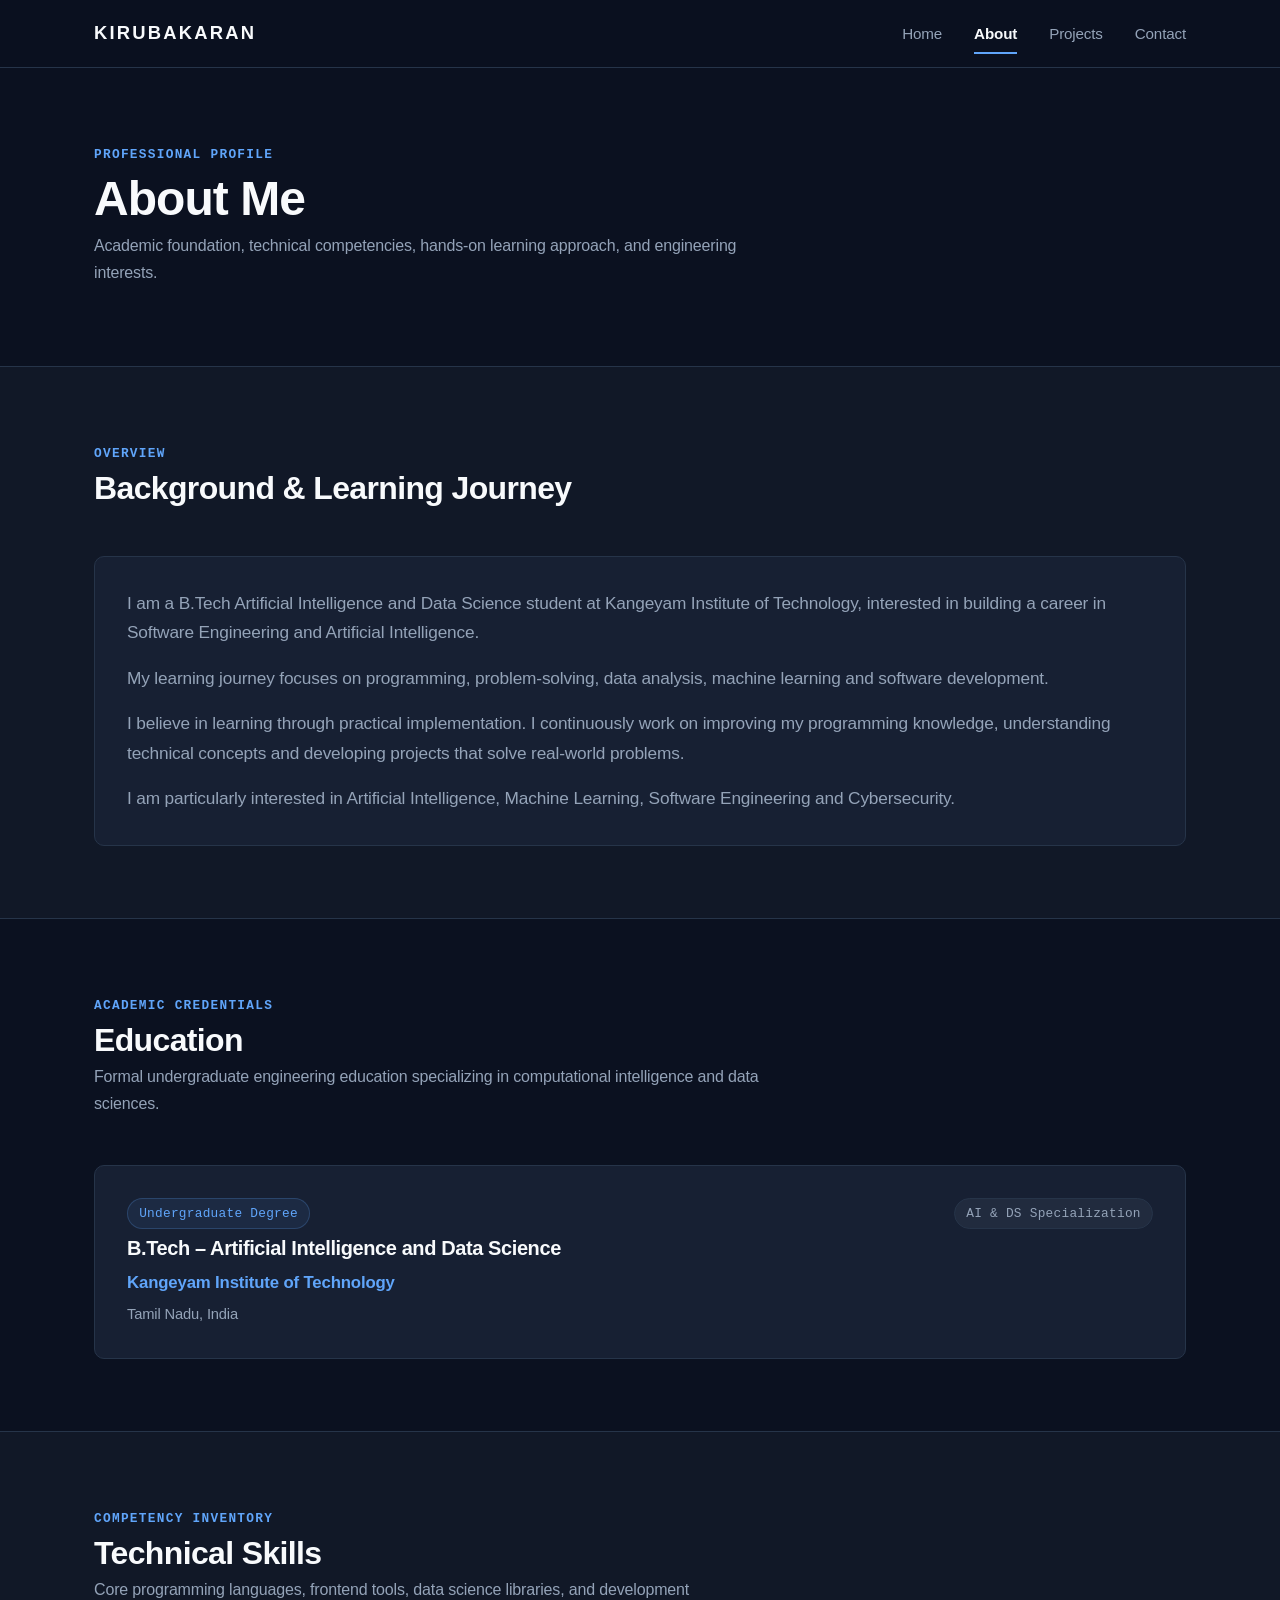
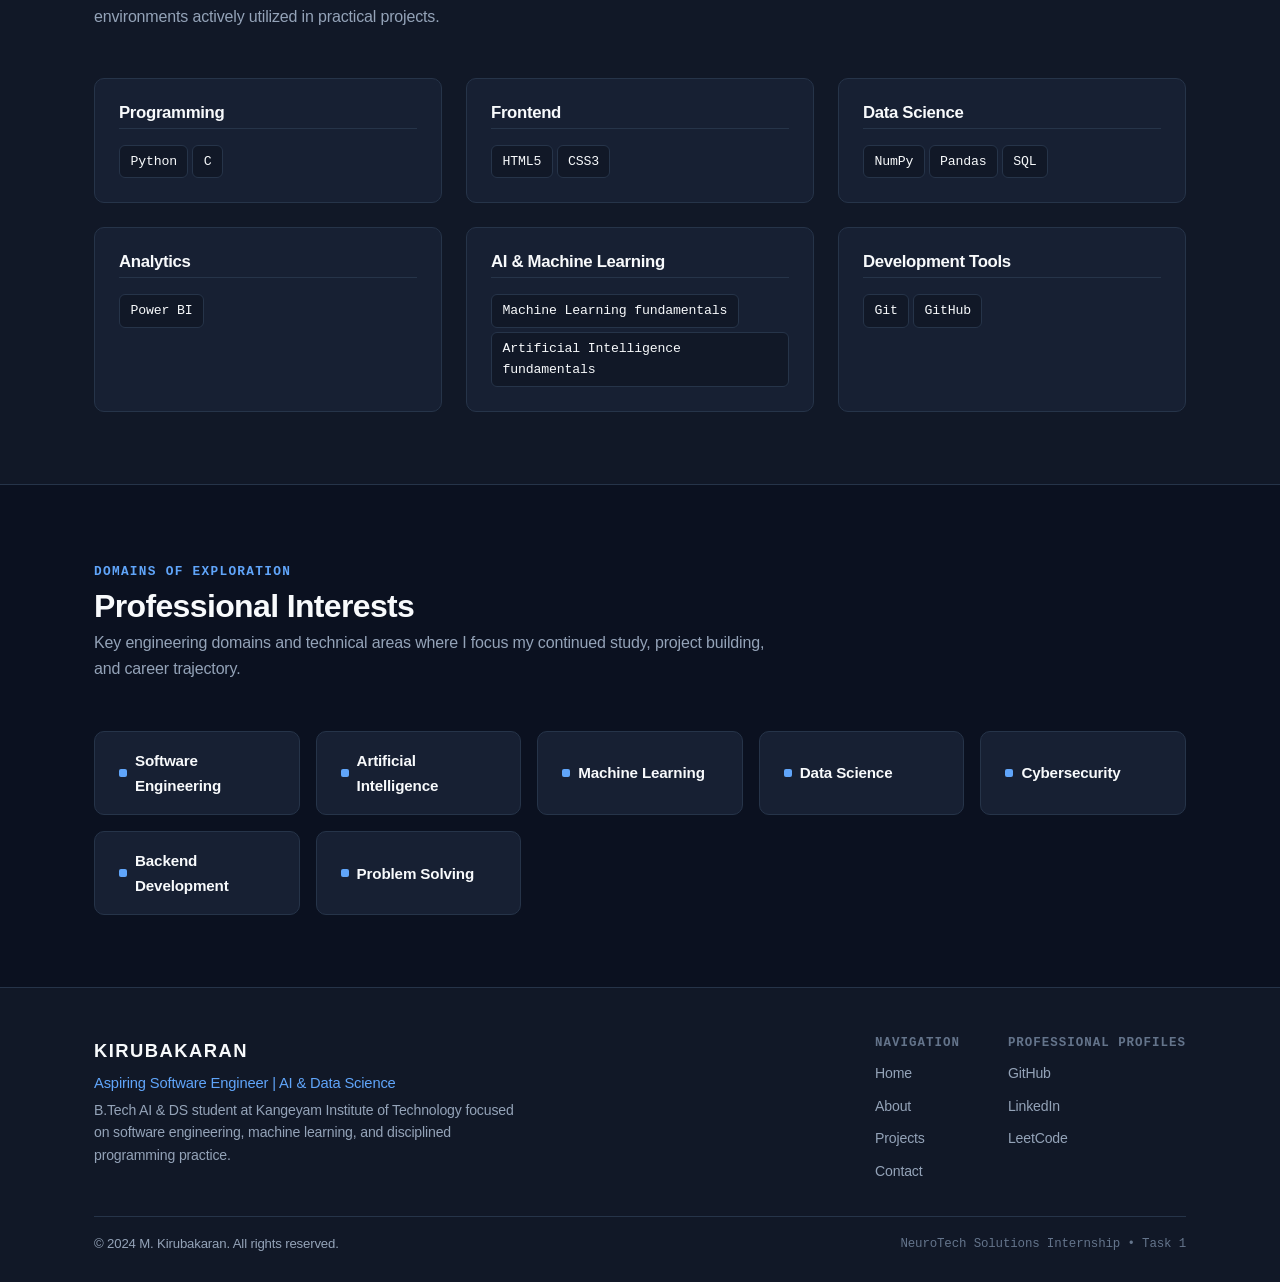
==== about.html @ fad76e25 "Complete personal portfolio website" ====
<!DOCTYPE html>
<html lang="en">
<head>
  <meta charset="UTF-8">
  <meta name="viewport" content="width=device-width, initial-scale=1.0">
  <meta name="description" content="About M. Kirubakaran - Academic background in Artificial Intelligence and Data Science, technical skills inventory, education details, and professional interests.">
  <meta name="author" content="M. Kirubakaran">
  <title>About | M. Kirubakaran - Aspiring Software Engineer</title>
  <link rel="stylesheet" href="css/style.css">
</head>
<body>
  <!-- Accessible skip to content link -->
  <a href="#main-content" class="skip-link">Skip to main content</a>

  <!-- Site Header & Responsive Navigation -->
  <header class="site-header">
    <div class="container header-container">
      <a href="index.html" class="brand-logo" aria-label="M. Kirubakaran Portfolio">KIRUBAKARAN</a>

      <!-- Pure CSS Accessible Mobile Navigation Toggle -->
      <input type="checkbox" id="nav-toggle" class="nav-toggle-checkbox" aria-label="Toggle navigation menu">
      <label for="nav-toggle" class="nav-toggle-label" aria-controls="primary-navigation">
        <span class="hamburger-line"></span>
        <span class="hamburger-line"></span>
        <span class="hamburger-line"></span>
      </label>

      <!-- Navigation Links -->
      <nav id="primary-navigation" class="nav-menu" aria-label="Main Navigation">
        <a href="index.html" class="nav-link">Home</a>
        <a href="about.html" class="nav-link active" aria-current="page">About</a>
        <a href="projects.html" class="nav-link">Projects</a>
        <a href="contact.html" class="nav-link">Contact</a>
      </nav>
    </div>
  </header>

  <!-- Main Content -->
  <main id="main-content">
    <!-- Page Header Banner -->
    <section class="section page-header-section">
      <div class="container">
        <div class="section-header section-header-compact">
          <span class="section-eyebrow">Professional Profile</span>
          <h1 class="section-title">About Me</h1>
          <p class="section-description">
            Academic foundation, technical competencies, hands-on learning approach, and engineering interests.
          </p>
        </div>
      </div>
    </section>

    <!-- SECTION A: ABOUT ME -->
    <section class="section section-alt" aria-labelledby="section-about-title">
      <div class="container">
        <div class="about-section-block">
          <div class="section-header">
            <span class="section-eyebrow">Overview</span>
            <h2 id="section-about-title" class="section-title">Background &amp; Learning Journey</h2>
          </div>
          
          <div class="about-content-card">
            <p class="lead-text about-lead-item">
              I am a B.Tech Artificial Intelligence and Data Science student at Kangeyam Institute of Technology, interested in building a career in Software Engineering and Artificial Intelligence.
            </p>
            <p class="lead-text about-lead-item">
              My learning journey focuses on programming, problem-solving, data analysis, machine learning and software development.
            </p>
            <p class="lead-text about-lead-item">
              I believe in learning through practical implementation. I continuously work on improving my programming knowledge, understanding technical concepts and developing projects that solve real-world problems.
            </p>
            <p class="lead-text">
              I am particularly interested in Artificial Intelligence, Machine Learning, Software Engineering and Cybersecurity.
            </p>
          </div>
        </div>
      </div>
    </section>

    <!-- SECTION B: EDUCATION -->
    <section class="section" aria-labelledby="section-edu-title">
      <div class="container">
        <div class="about-section-block">
          <div class="section-header">
            <span class="section-eyebrow">Academic Credentials</span>
            <h2 id="section-edu-title" class="section-title">Education</h2>
            <p class="section-description">
              Formal undergraduate engineering education specializing in computational intelligence and data sciences.
            </p>
          </div>

          <div class="education-card">
            <div class="education-meta">
              <span class="tag education-tag">Undergraduate Degree</span>
              <h3 class="education-degree">B.Tech – Artificial Intelligence and Data Science</h3>
              <p class="education-school">Kangeyam Institute of Technology</p>
              <p class="education-location">Tamil Nadu, India</p>
            </div>
            <div>
              <span class="tag tag-neutral">AI &amp; DS Specialization</span>
            </div>
          </div>
        </div>
      </div>
    </section>

    <!-- SECTION C: TECHNICAL SKILLS -->
    <section class="section section-alt" aria-labelledby="section-skills-title">
      <div class="container">
        <div class="about-section-block">
          <div class="section-header">
            <span class="section-eyebrow">Competency Inventory</span>
            <h2 id="section-skills-title" class="section-title">Technical Skills</h2>
            <p class="section-description">
              Core programming languages, frontend tools, data science libraries, and development environments actively utilized in practical projects.
            </p>
          </div>

          <!-- Skills Categories Grid -->
          <div class="skills-grid">
            <!-- Programming -->
            <article class="skill-category-card">
              <h3 class="skill-category-title">Programming</h3>
              <div class="skill-tag-list">
                <span class="skill-item-badge">Python</span>
                <span class="skill-item-badge">C</span>
              </div>
            </article>

            <!-- Frontend -->
            <article class="skill-category-card">
              <h3 class="skill-category-title">Frontend</h3>
              <div class="skill-tag-list">
                <span class="skill-item-badge">HTML5</span>
                <span class="skill-item-badge">CSS3</span>
              </div>
            </article>

            <!-- Data Science -->
            <article class="skill-category-card">
              <h3 class="skill-category-title">Data Science</h3>
              <div class="skill-tag-list">
                <span class="skill-item-badge">NumPy</span>
                <span class="skill-item-badge">Pandas</span>
                <span class="skill-item-badge">SQL</span>
              </div>
            </article>

            <!-- Analytics -->
            <article class="skill-category-card">
              <h3 class="skill-category-title">Analytics</h3>
              <div class="skill-tag-list">
                <span class="skill-item-badge">Power BI</span>
              </div>
            </article>

            <!-- AI & Machine Learning -->
            <article class="skill-category-card">
              <h3 class="skill-category-title">AI &amp; Machine Learning</h3>
              <div class="skill-tag-list">
                <span class="skill-item-badge">Machine Learning fundamentals</span>
                <span class="skill-item-badge">Artificial Intelligence fundamentals</span>
              </div>
            </article>

            <!-- Development Tools -->
            <article class="skill-category-card">
              <h3 class="skill-category-title">Development Tools</h3>
              <div class="skill-tag-list">
                <span class="skill-item-badge">Git</span>
                <span class="skill-item-badge">GitHub</span>
              </div>
            </article>
          </div>
        </div>
      </div>
    </section>

    <!-- SECTION D: PROFESSIONAL INTERESTS -->
    <section class="section" aria-labelledby="section-interests-title">
      <div class="container">
        <div class="about-section-block">
          <div class="section-header">
            <span class="section-eyebrow">Domains of Exploration</span>
            <h2 id="section-interests-title" class="section-title">Professional Interests</h2>
            <p class="section-description">
              Key engineering domains and technical areas where I focus my continued study, project building, and career trajectory.
            </p>
          </div>

          <div class="interests-grid">
            <div class="interest-item">
              <span class="interest-bullet" aria-hidden="true"></span>
              <span class="interest-name">Software Engineering</span>
            </div>

            <div class="interest-item">
              <span class="interest-bullet" aria-hidden="true"></span>
              <span class="interest-name">Artificial Intelligence</span>
            </div>

            <div class="interest-item">
              <span class="interest-bullet" aria-hidden="true"></span>
              <span class="interest-name">Machine Learning</span>
            </div>

            <div class="interest-item">
              <span class="interest-bullet" aria-hidden="true"></span>
              <span class="interest-name">Data Science</span>
            </div>

            <div class="interest-item">
              <span class="interest-bullet" aria-hidden="true"></span>
              <span class="interest-name">Cybersecurity</span>
            </div>

            <div class="interest-item">
              <span class="interest-bullet" aria-hidden="true"></span>
              <span class="interest-name">Backend Development</span>
            </div>

            <div class="interest-item">
              <span class="interest-bullet" aria-hidden="true"></span>
              <span class="interest-name">Problem Solving</span>
            </div>
          </div>
        </div>
      </div>
    </section>
  </main>

  <!-- Site Footer -->
  <footer class="site-footer">
    <div class="container">
      <div class="footer-top">
        <div class="footer-brand">
          <span class="footer-logo">KIRUBAKARAN</span>
          <p class="footer-tagline">Aspiring Software Engineer | AI &amp; Data Science</p>
          <p class="footer-desc">
            B.Tech AI &amp; DS student at Kangeyam Institute of Technology focused on software engineering, machine learning, and disciplined programming practice.
          </p>
        </div>

        <div class="footer-links-group">
          <div>
            <h4 class="footer-heading">Navigation</h4>
            <ul class="footer-nav-list">
              <li><a href="index.html" class="footer-nav-link">Home</a></li>
              <li><a href="about.html" class="footer-nav-link">About</a></li>
              <li><a href="projects.html" class="footer-nav-link">Projects</a></li>
              <li><a href="contact.html" class="footer-nav-link">Contact</a></li>
            </ul>
          </div>

          <div>
            <h4 class="footer-heading">Professional Profiles</h4>
            <ul class="footer-nav-list">
              <li><a href="https://github.com/kirubakaran-ai24" target="_blank" rel="noopener noreferrer" class="footer-nav-link">GitHub</a></li>
              <li><a href="https://www.linkedin.com/in/kirubakaran-m32/" target="_blank" rel="noopener noreferrer" class="footer-nav-link">LinkedIn</a></li>
              <li><a href="https://leetcode.com/u/mkirubakaran20/" target="_blank" rel="noopener noreferrer" class="footer-nav-link">LeetCode</a></li>
            </ul>
          </div>
        </div>
      </div>

      <div class="footer-bottom">
        <p class="footer-copy">&copy; 2024 M. Kirubakaran. All rights reserved.</p>
        <span class="footer-meta">NeuroTech Solutions Internship &bull; Task 1</span>
      </div>
    </div>
  </footer>
</body>
</html>
---- css/style.css ----
/* ==========================================================================
   PERSONAL PORTFOLIO - M. KIRUBAKARAN
   NeuroTech Solutions - Web Development Internship | Task 1
   Technologies: HTML5, CSS3, CSS Flexbox, CSS Grid, CSS Media Queries
   Zero JavaScript Architecture - Dark Theme
   ========================================================================== */

/* --------------------------------------------------------------------------
   CSS CUSTOM PROPERTIES (THEME DESIGN TOKENS)
   -------------------------------------------------------------------------- */
:root {
  /* Color Palette */
  --bg-primary: #0B1120;
  --bg-secondary: #111827;
  --bg-card: #172033;
  --bg-card-hover: #1E293B;
  --accent: #60A5FA;
  --accent-hover: #93C5FD;
  --accent-muted: rgba(96, 165, 250, 0.12);
  --accent-glow: rgba(96, 165, 250, 0.25);
  --text-primary: #F8FAFC;
  --text-secondary: #94A3B8;
  --text-muted: #64748B;
  --border-color: #263449;
  --border-focus: #60A5FA;
  --tag-bg: rgba(96, 165, 250, 0.08);

  /* Typography */
  --font-sans: 'Inter', -apple-system, BlinkMacSystemFont, 'Segoe UI', Roboto, Oxygen, Ubuntu, Cantarell, sans-serif;
  --font-mono: 'JetBrains Mono', 'Fira Code', SFMono-Regular, Menlo, Monaco, Consolas, monospace;

  /* Spacing Scale */
  --space-xs: 0.25rem;
  --space-sm: 0.5rem;
  --space-md: 1rem;
  --space-lg: 1.5rem;
  --space-xl: 2rem;
  --space-2xl: 3rem;
  --space-3xl: 4.5rem;
  --space-4xl: 6rem;

  /* Layout Containers */
  --container-max-width: 1140px;
  --header-height: 4.25rem;
  --radius-sm: 6px;
  --radius-md: 10px;
  --radius-lg: 14px;
  --radius-full: 9999px;

  /* Transitions & Shadows */
  --transition-fast: 0.18s ease;
  --transition-normal: 0.25s ease;
  --shadow-subtle: 0 4px 12px rgba(0, 0, 0, 0.35);
  --shadow-card: 0 8px 24px rgba(0, 0, 0, 0.45);
  --shadow-card-hover: 0 12px 28px rgba(0, 0, 0, 0.55), 0 0 16px rgba(96, 165, 250, 0.12);
}

/* --------------------------------------------------------------------------
   RESET & BASE STYLES
   -------------------------------------------------------------------------- */
*,
*::before,
*::after {
  box-sizing: border-box;
  margin: 0;
  padding: 0;
}

html {
  font-size: 16px;
  scroll-behavior: smooth;
  -webkit-text-size-adjust: 100%;
}

body {
  background-color: var(--bg-primary);
  color: var(--text-primary);
  font-family: var(--font-sans);
  font-size: 1rem;
  line-height: 1.65;
  letter-spacing: -0.01em;
  min-height: 100vh;
  display: flex;
  flex-direction: column;
  overflow-x: hidden;
  text-rendering: optimizeLegibility;
  -webkit-font-smoothing: antialiased;
}

img {
  display: block;
  max-width: 100%;
  height: auto;
}

a {
  color: inherit;
  text-decoration: none;
  transition: color var(--transition-fast);
}

ul,
ol {
  list-style: none;
}

button,
input,
textarea,
select {
  font: inherit;
  color: inherit;
}

/* Accessible focus styling */
:focus-visible {
  outline: 2px solid var(--accent);
  outline-offset: 3px;
  border-radius: var(--radius-sm);
}

/* Skip link for keyboard navigation */
.skip-link {
  position: absolute;
  top: -100px;
  left: var(--space-md);
  background: var(--accent);
  color: var(--bg-primary);
  font-weight: 700;
  padding: var(--space-sm) var(--space-md);
  border-radius: var(--radius-sm);
  z-index: 9999;
  transition: top var(--transition-fast);
}

.skip-link:focus {
  top: var(--space-md);
}

/* --------------------------------------------------------------------------
   LAYOUT UTILITIES & WRAPPERS
   -------------------------------------------------------------------------- */
.container {
  width: 100%;
  max-width: var(--container-max-width);
  margin-left: auto;
  margin-right: auto;
  padding-left: var(--space-lg);
  padding-right: var(--space-lg);
}

main {
  flex: 1 0 auto;
}

.section {
  padding-top: var(--space-3xl);
  padding-bottom: var(--space-3xl);
}

.section-alt {
  background-color: var(--bg-secondary);
  border-top: 1px solid var(--border-color);
  border-bottom: 1px solid var(--border-color);
}

.page-header-section {
  padding-bottom: var(--space-xl);
}

.section-header-compact {
  margin-bottom: 0;
}

/* --------------------------------------------------------------------------
   TYPOGRAPHY
   -------------------------------------------------------------------------- */
h1, h2, h3, h4, h5, h6 {
  color: var(--text-primary);
  font-weight: 700;
  line-height: 1.25;
  letter-spacing: -0.02em;
}

h1 {
  font-size: clamp(2rem, 3.5vw + 0.8rem, 3rem);
}

h2 {
  font-size: clamp(1.45rem, 2.2vw + 0.6rem, 2rem);
}

h3 {
  font-size: clamp(1.15rem, 1.4vw + 0.5rem, 1.35rem);
}

h4 {
  font-size: 1.05rem;
}

p {
  color: var(--text-secondary);
  margin-bottom: var(--space-md);
}

p:last-child {
  margin-bottom: 0;
}

.lead-text {
  font-size: 1.08rem;
  line-height: 1.7;
  color: var(--text-secondary);
}

.section-header {
  margin-bottom: var(--space-2xl);
}

.section-eyebrow {
  display: inline-block;
  font-family: var(--font-mono);
  font-size: 0.8rem;
  font-weight: 600;
  color: var(--accent);
  text-transform: uppercase;
  letter-spacing: 0.1em;
  margin-bottom: var(--space-xs);
}

.section-title {
  margin-bottom: var(--space-xs);
}

.section-description {
  font-size: 1rem;
  color: var(--text-secondary);
  max-width: 680px;
}

/* --------------------------------------------------------------------------
   HEADER & RESPONSIVE NAVIGATION (CSS FLEXBOX + PURE CSS MOBILE TOGGLE)
   -------------------------------------------------------------------------- */
.site-header {
  position: sticky;
  top: 0;
  z-index: 1000;
  height: var(--header-height);
  background-color: rgba(11, 17, 32, 0.95);
  backdrop-filter: blur(12px);
  -webkit-backdrop-filter: blur(12px);
  border-bottom: 1px solid var(--border-color);
}

.header-container {
  display: flex;
  align-items: center;
  justify-content: space-between;
  height: 100%;
  position: relative;
}

/* Clean Professional Brand Logo */
.brand-logo {
  font-weight: 800;
  font-size: 1.15rem;
  letter-spacing: 0.12em;
  color: var(--text-primary);
  text-transform: uppercase;
  transition: color var(--transition-fast);
}

.brand-logo:hover {
  color: var(--accent);
}

/* Accessible Checkbox Mobile Toggle */
.nav-toggle-checkbox {
  position: absolute;
  opacity: 0;
  pointer-events: none;
}

.nav-toggle-label {
  display: none;
  cursor: pointer;
  padding: 8px;
  border-radius: var(--radius-sm);
  border: 1px solid var(--border-color);
  background: var(--bg-card);
  width: 40px;
  height: 40px;
  align-items: center;
  justify-content: center;
  flex-direction: column;
  gap: 5px;
  transition: border-color var(--transition-fast);
}

.nav-toggle-label:hover {
  border-color: var(--accent);
}

.hamburger-line {
  display: block;
  width: 20px;
  height: 2px;
  background-color: var(--text-primary);
  border-radius: 2px;
  transition: transform var(--transition-normal), opacity var(--transition-normal);
}

.nav-menu {
  display: flex;
  align-items: center;
  gap: var(--space-xl);
}

.nav-link {
  font-size: 0.95rem;
  font-weight: 500;
  color: var(--text-secondary);
  padding: var(--space-xs) 0;
  position: relative;
  transition: color var(--transition-fast);
}

.nav-link::after {
  content: '';
  position: absolute;
  bottom: -4px;
  left: 0;
  width: 0;
  height: 2px;
  background-color: var(--accent);
  transition: width var(--transition-normal);
}

.nav-link:hover {
  color: var(--text-primary);
}

.nav-link:hover::after {
  width: 100%;
}

.nav-link.active {
  color: var(--text-primary);
  font-weight: 600;
}

.nav-link.active::after {
  width: 100%;
}

/* --------------------------------------------------------------------------
   BUTTONS & BADGES
   -------------------------------------------------------------------------- */
.btn {
  display: inline-flex;
  align-items: center;
  justify-content: center;
  gap: var(--space-sm);
  font-size: 0.92rem;
  font-weight: 600;
  padding: 0.7rem 1.35rem;
  border-radius: var(--radius-sm);
  cursor: pointer;
  transition: background-color var(--transition-fast), border-color var(--transition-fast), color var(--transition-fast), transform var(--transition-fast), box-shadow var(--transition-fast);
  border: 1px solid transparent;
  line-height: 1.2;
  white-space: nowrap;
}

.btn-primary {
  background-color: var(--accent);
  color: var(--bg-primary);
  border-color: var(--accent);
}

.btn-primary:hover {
  background-color: var(--accent-hover);
  border-color: var(--accent-hover);
  color: var(--bg-primary);
  transform: translateY(-2px);
  box-shadow: 0 4px 14px rgba(96, 165, 250, 0.28);
}

.btn-secondary {
  background-color: transparent;
  color: var(--text-primary);
  border-color: var(--border-color);
}

.btn-secondary:hover {
  background-color: var(--bg-card);
  border-color: var(--accent);
  color: var(--accent);
  transform: translateY(-2px);
}

.btn-disabled {
  background-color: var(--bg-card);
  color: var(--text-muted);
  border-color: var(--border-color);
  cursor: not-allowed;
  opacity: 0.75;
}

.btn-submit {
  align-self: flex-start;
}

/* Tags & Badges */
.tag {
  display: inline-flex;
  align-items: center;
  padding: 0.25rem 0.7rem;
  background-color: var(--tag-bg);
  color: var(--accent);
  border: 1px solid rgba(96, 165, 250, 0.22);
  border-radius: var(--radius-full);
  font-size: 0.8rem;
  font-weight: 500;
  font-family: var(--font-mono);
  letter-spacing: 0.02em;
}

.tag-neutral {
  background-color: rgba(148, 163, 184, 0.08);
  color: var(--text-secondary);
  border-color: var(--border-color);
}

.tag-status {
  background-color: rgba(245, 158, 11, 0.12);
  color: #FBBF24;
  border-color: rgba(245, 158, 11, 0.3);
}

.tag-internship {
  padding: 0.45rem 0.9rem;
  font-size: 0.85rem;
}

.tag-available {
  display: inline-flex;
}

/* --------------------------------------------------------------------------
   HERO SECTION (HOME PAGE - CSS FLEXBOX)
   -------------------------------------------------------------------------- */
.hero-section {
  padding-top: var(--space-3xl);
  padding-bottom: var(--space-3xl);
  position: relative;
}

.hero-grid {
  display: flex;
  align-items: center;
  justify-content: space-between;
  gap: var(--space-3xl);
}

.hero-content {
  flex: 1 1 60%;
}

.hero-greeting {
  font-family: var(--font-mono);
  font-size: 1rem;
  color: var(--accent);
  margin-bottom: var(--space-xs);
  display: inline-flex;
  align-items: center;
  gap: var(--space-sm);
}

.hero-greeting::before {
  content: '';
  display: inline-block;
  width: 16px;
  height: 2px;
  background-color: var(--accent);
}

.hero-name {
  margin-bottom: var(--space-xs);
  color: var(--text-primary);
}

.hero-roles {
  margin-bottom: var(--space-md);
  display: flex;
  flex-direction: column;
  gap: 0.15rem;
}

.hero-role-primary {
  font-size: clamp(1.15rem, 1.8vw + 0.4rem, 1.45rem);
  font-weight: 600;
  color: var(--accent);
  margin-bottom: 0;
}

.hero-role-secondary {
  font-size: 1rem;
  font-weight: 500;
  color: var(--text-secondary);
  margin-bottom: 0;
}

.hero-intro {
  margin-bottom: var(--space-lg);
  max-width: 620px;
}

.hero-actions {
  display: flex;
  align-items: center;
  flex-wrap: wrap;
  gap: var(--space-md);
  margin-bottom: var(--space-xl);
}

/* Technical Skills Preview Bar */
.skills-preview-box {
  background-color: var(--bg-secondary);
  border: 1px solid var(--border-color);
  border-radius: var(--radius-md);
  padding: var(--space-md) var(--space-lg);
  margin-top: var(--space-lg);
}

.skills-preview-label {
  display: block;
  font-family: var(--font-mono);
  font-size: 0.75rem;
  color: var(--text-muted);
  text-transform: uppercase;
  letter-spacing: 0.08em;
  margin-bottom: var(--space-xs);
}

.skills-preview-items {
  display: flex;
  flex-wrap: wrap;
  align-items: center;
  gap: var(--space-xs);
}

.skill-pill {
  font-family: var(--font-mono);
  font-size: 0.825rem;
  color: var(--text-primary);
  background-color: var(--bg-card);
  border: 1px solid var(--border-color);
  padding: 0.25rem 0.6rem;
  border-radius: var(--radius-sm);
  transition: border-color var(--transition-fast), color var(--transition-fast);
}

.skill-pill:hover {
  border-color: var(--accent);
  color: var(--accent);
}

/* Professional Profile Image Area - Natural Portrait Framing */
.hero-image-wrapper {
  flex: 0 0 290px;
  display: flex;
  justify-content: center;
  align-items: center;
}

.profile-card {
  position: relative;
  width: 280px;
  height: 360px;
  border-radius: var(--radius-md);
  background-color: var(--bg-card);
  border: 1px solid var(--border-color);
  padding: 6px;
  box-shadow: var(--shadow-card);
  transition: transform var(--transition-normal), border-color var(--transition-normal), box-shadow var(--transition-normal);
}

.profile-card:hover {
  border-color: var(--accent);
  box-shadow: var(--shadow-card-hover);
  transform: translateY(-3px);
}

.profile-image {
  width: 100%;
  height: 100%;
  object-fit: cover;
  object-position: center 15%;
  border-radius: calc(var(--radius-md) - 3px);
}

/* --------------------------------------------------------------------------
   SOCIAL LINKS BAR (REUSABLE)
   -------------------------------------------------------------------------- */
.social-links {
  display: flex;
  align-items: center;
  gap: var(--space-sm);
  flex-wrap: wrap;
}

.social-link-item {
  display: inline-flex;
  align-items: center;
  gap: var(--space-xs);
  font-size: 0.88rem;
  font-weight: 500;
  color: var(--text-secondary);
  padding: 0.35rem 0.8rem;
  background-color: var(--bg-card);
  border: 1px solid var(--border-color);
  border-radius: var(--radius-sm);
  transition: color var(--transition-fast), border-color var(--transition-fast), background-color var(--transition-fast);
}

.social-link-item:hover {
  color: var(--accent);
  border-color: var(--accent);
  background-color: var(--bg-card-hover);
}

/* --------------------------------------------------------------------------
   FOCUS AREAS / INTRO CARDS (CSS GRID)
   -------------------------------------------------------------------------- */
.grid-3-col {
  display: grid;
  grid-template-columns: repeat(3, 1fr);
  gap: var(--space-lg);
}

.focus-card {
  background-color: var(--bg-card);
  border: 1px solid var(--border-color);
  border-radius: var(--radius-md);
  padding: var(--space-xl);
  transition: transform var(--transition-normal), border-color var(--transition-normal), box-shadow var(--transition-normal);
  display: flex;
  flex-direction: column;
}

.focus-card:hover {
  transform: translateY(-3px);
  border-color: var(--accent);
  box-shadow: var(--shadow-card-hover);
}

.focus-card-title {
  font-size: 1.15rem;
  margin-bottom: var(--space-xs);
  color: var(--text-primary);
}

.focus-card-text {
  font-size: 0.95rem;
  color: var(--text-secondary);
  line-height: 1.6;
}

/* --------------------------------------------------------------------------
   ABOUT PAGE STYLES (SECTIONS A, B, C, D)
   -------------------------------------------------------------------------- */
.about-section-block {
  margin-bottom: var(--space-2xl);
}

.about-section-block:last-child {
  margin-bottom: 0;
}

.about-content-card {
  background-color: var(--bg-card);
  border: 1px solid var(--border-color);
  border-radius: var(--radius-md);
  padding: var(--space-xl);
}

.about-lead-item {
  margin-bottom: var(--space-md);
}

/* Education Card Layout */
.education-card {
  background-color: var(--bg-card);
  border: 1px solid var(--border-color);
  border-radius: var(--radius-md);
  padding: var(--space-xl);
  display: flex;
  justify-content: space-between;
  align-items: flex-start;
  gap: var(--space-lg);
  transition: border-color var(--transition-fast);
}

.education-card:hover {
  border-color: var(--accent);
}

.education-meta {
  display: flex;
  flex-direction: column;
  gap: 0.2rem;
}

.education-tag {
  width: fit-content;
  margin-bottom: var(--space-xs);
}

.education-degree {
  font-size: 1.25rem;
  color: var(--text-primary);
  margin-bottom: var(--space-xs);
}

.education-school {
  font-size: 1.05rem;
  color: var(--accent);
  font-weight: 600;
  margin-bottom: 0.15rem;
}

.education-location {
  color: var(--text-secondary);
  font-size: 0.92rem;
}

/* Technical Skills Grid */
.skills-grid {
  display: grid;
  grid-template-columns: repeat(auto-fit, minmax(280px, 1fr));
  gap: var(--space-lg);
}

.skill-category-card {
  background-color: var(--bg-card);
  border: 1px solid var(--border-color);
  border-radius: var(--radius-md);
  padding: var(--space-lg);
  display: flex;
  flex-direction: column;
  transition: border-color var(--transition-fast), transform var(--transition-fast);
}

.skill-category-card:hover {
  border-color: var(--accent);
  transform: translateY(-2px);
}

.skill-category-title {
  font-size: 1.05rem;
  font-weight: 600;
  color: var(--text-primary);
  margin-bottom: var(--space-md);
  padding-bottom: var(--space-xs);
  border-bottom: 1px solid var(--border-color);
}

.skill-tag-list {
  display: flex;
  flex-wrap: wrap;
  gap: var(--space-xs);
}

.skill-item-badge {
  font-family: var(--font-mono);
  font-size: 0.825rem;
  padding: 0.3rem 0.65rem;
  background-color: var(--bg-secondary);
  border: 1px solid var(--border-color);
  border-radius: var(--radius-sm);
  color: var(--text-primary);
  transition: border-color var(--transition-fast), color var(--transition-fast);
}

.skill-item-badge:hover {
  border-color: var(--accent);
  color: var(--accent);
}

/* Professional Interests Grid */
.interests-grid {
  display: grid;
  grid-template-columns: repeat(auto-fit, minmax(200px, 1fr));
  gap: var(--space-md);
}

.interest-item {
  background-color: var(--bg-card);
  border: 1px solid var(--border-color);
  border-radius: var(--radius-md);
  padding: var(--space-md) var(--space-lg);
  display: flex;
  align-items: center;
  gap: var(--space-sm);
  transition: border-color var(--transition-fast), transform var(--transition-fast);
}

.interest-item:hover {
  border-color: var(--accent);
  transform: translateY(-2px);
}

.interest-bullet {
  width: 8px;
  height: 8px;
  border-radius: 2px;
  background-color: var(--accent);
  flex-shrink: 0;
}

.interest-name {
  font-weight: 600;
  font-size: 0.95rem;
  color: var(--text-primary);
}

/* --------------------------------------------------------------------------
   PROJECTS PAGE STYLES (CSS GRID & CONSISTENT PROJECT CARDS)
   -------------------------------------------------------------------------- */
.projects-grid {
  display: grid;
  grid-template-columns: 1fr;
  gap: var(--space-xl);
}

.project-card {
  background-color: var(--bg-card);
  border: 1px solid var(--border-color);
  border-radius: var(--radius-lg);
  transition: transform var(--transition-normal), border-color var(--transition-normal), box-shadow var(--transition-normal);
  display: flex;
  flex-direction: column;
}

.project-card:hover {
  border-color: var(--accent);
  box-shadow: var(--shadow-card-hover);
  transform: translateY(-3px);
}

.project-card-inner {
  padding: var(--space-2xl);
  display: flex;
  flex-direction: column;
  flex: 1;
}

.project-card-header {
  display: flex;
  justify-content: space-between;
  align-items: center;
  margin-bottom: var(--space-md);
  flex-wrap: wrap;
  gap: var(--space-sm);
}

.project-number {
  font-family: var(--font-mono);
  font-size: 0.88rem;
  font-weight: 700;
  color: var(--accent);
  letter-spacing: 0.05em;
}

.project-category {
  font-family: var(--font-mono);
  font-size: 0.78rem;
  color: var(--text-muted);
  text-transform: uppercase;
  letter-spacing: 0.06em;
  background-color: var(--bg-secondary);
  padding: 0.25rem 0.65rem;
  border-radius: var(--radius-full);
  border: 1px solid var(--border-color);
}

.project-title {
  font-size: 1.45rem;
  margin-bottom: var(--space-sm);
  color: var(--text-primary);
}

.project-description {
  font-size: 0.98rem;
  line-height: 1.7;
  color: var(--text-secondary);
  margin-bottom: var(--space-lg);
}

.project-tech-section {
  margin-top: auto;
  margin-bottom: var(--space-lg);
}

.project-tech-heading {
  font-family: var(--font-mono);
  font-size: 0.75rem;
  text-transform: uppercase;
  letter-spacing: 0.08em;
  color: var(--text-muted);
  margin-bottom: var(--space-xs);
  display: block;
}

.project-tech-tags {
  display: flex;
  flex-wrap: wrap;
  gap: var(--space-xs);
}

.project-tech-tag {
  font-family: var(--font-mono);
  font-size: 0.8rem;
  padding: 0.25rem 0.6rem;
  background-color: var(--bg-secondary);
  border: 1px solid var(--border-color);
  border-radius: var(--radius-sm);
  color: var(--accent);
}

.project-actions {
  display: flex;
  align-items: center;
  flex-wrap: wrap;
  gap: var(--space-md);
  padding-top: var(--space-md);
  border-top: 1px solid var(--border-color);
}

/* --------------------------------------------------------------------------
   CONTACT PAGE STYLES (CSS GRID & ACCESSIBLE FORM)
   -------------------------------------------------------------------------- */
.contact-layout {
  display: grid;
  grid-template-columns: 1fr 1.2fr;
  gap: var(--space-2xl);
  align-items: start;
}

.contact-info-panel {
  display: flex;
  flex-direction: column;
  gap: var(--space-lg);
}

.contact-card {
  background-color: var(--bg-card);
  border: 1px solid var(--border-color);
  border-radius: var(--radius-md);
  padding: var(--space-xl);
}

.contact-card-title {
  font-size: 1.15rem;
  margin-bottom: var(--space-md);
  color: var(--text-primary);
}

.contact-intro-text {
  font-size: 0.95rem;
  margin-bottom: var(--space-lg);
}

.contact-status-title {
  font-size: 1.05rem;
}

.contact-status-desc {
  font-size: 0.92rem;
  color: var(--text-secondary);
  margin-bottom: var(--space-md);
}

.contact-item-group {
  display: flex;
  flex-direction: column;
  gap: var(--space-md);
}

.contact-detail-row {
  display: flex;
  flex-direction: column;
  gap: 0.2rem;
}

.contact-label {
  font-family: var(--font-mono);
  font-size: 0.75rem;
  text-transform: uppercase;
  letter-spacing: 0.08em;
  color: var(--text-muted);
}

.contact-value {
  color: var(--text-primary);
  font-weight: 500;
  font-size: 0.95rem;
  word-break: break-all;
}

.contact-value a {
  color: var(--accent);
}

.contact-value a:hover {
  text-decoration: underline;
  color: var(--accent-hover);
}

/* Contact Form */
.contact-form-card {
  background-color: var(--bg-card);
  border: 1px solid var(--border-color);
  border-radius: var(--radius-lg);
  padding: var(--space-xl);
  box-shadow: var(--shadow-card);
}

.form-heading {
  margin-bottom: var(--space-xs);
}

.form-subtext {
  font-size: 0.95rem;
  color: var(--text-secondary);
  margin-bottom: var(--space-lg);
}

.contact-form {
  display: flex;
  flex-direction: column;
  gap: var(--space-md);
}

.form-group {
  display: flex;
  flex-direction: column;
  gap: var(--space-xs);
}

.form-label {
  font-size: 0.88rem;
  font-weight: 600;
  color: var(--text-primary);
  display: flex;
  justify-content: space-between;
  align-items: center;
}

.form-required {
  color: var(--accent);
  font-size: 0.85rem;
}

.form-input,
.form-textarea {
  width: 100%;
  background-color: var(--bg-secondary);
  border: 1px solid var(--border-color);
  border-radius: var(--radius-sm);
  padding: 0.7rem 0.9rem;
  color: var(--text-primary);
  font-size: 0.92rem;
  transition: border-color var(--transition-fast), box-shadow var(--transition-fast);
}

.form-input::placeholder,
.form-textarea::placeholder {
  color: var(--text-muted);
}

.form-input:focus,
.form-textarea:focus {
  outline: none;
  border-color: var(--border-focus);
  box-shadow: 0 0 0 3px rgba(96, 165, 250, 0.2);
}

.form-textarea {
  resize: vertical;
  min-height: 130px;
}

.form-notice {
  background-color: rgba(96, 165, 250, 0.06);
  border-left: 3px solid var(--accent);
  padding: var(--space-md);
  border-radius: 0 var(--radius-sm) var(--radius-sm) 0;
  font-size: 0.825rem;
  color: var(--text-secondary);
  line-height: 1.5;
}

/* --------------------------------------------------------------------------
   FOOTER (CONSISTENT ACROSS ALL FOUR PAGES)
   -------------------------------------------------------------------------- */
.site-footer {
  background-color: var(--bg-secondary);
  border-top: 1px solid var(--border-color);
  padding-top: var(--space-2xl);
  padding-bottom: var(--space-xl);
  margin-top: auto;
}

.footer-top {
  display: flex;
  justify-content: space-between;
  align-items: flex-start;
  flex-wrap: wrap;
  gap: var(--space-xl);
  margin-bottom: var(--space-xl);
}

.footer-brand {
  max-width: 420px;
}

.footer-logo {
  font-size: 1.15rem;
  font-weight: 800;
  letter-spacing: 0.08em;
  color: var(--text-primary);
  margin-bottom: var(--space-xs);
  display: inline-block;
}

.footer-tagline {
  font-size: 0.92rem;
  color: var(--accent);
  font-weight: 500;
  margin-bottom: var(--space-xs);
}

.footer-desc {
  font-size: 0.88rem;
  color: var(--text-secondary);
  line-height: 1.6;
}

.footer-links-group {
  display: flex;
  gap: var(--space-2xl);
  flex-wrap: wrap;
}

.footer-heading {
  font-family: var(--font-mono);
  font-size: 0.78rem;
  text-transform: uppercase;
  letter-spacing: 0.08em;
  color: var(--text-muted);
  margin-bottom: var(--space-sm);
}

.footer-nav-list {
  display: flex;
  flex-direction: column;
  gap: 0.4rem;
}

.footer-nav-link {
  font-size: 0.88rem;
  color: var(--text-secondary);
  transition: color var(--transition-fast);
}

.footer-nav-link:hover {
  color: var(--accent);
}

.footer-bottom {
  display: flex;
  justify-content: space-between;
  align-items: center;
  flex-wrap: wrap;
  gap: var(--space-md);
  padding-top: var(--space-md);
  border-top: 1px solid var(--border-color);
  font-size: 0.825rem;
  color: var(--text-muted);
}

.footer-copy {
  margin-bottom: 0;
}

.footer-meta {
  font-family: var(--font-mono);
  font-size: 0.78rem;
}

/* --------------------------------------------------------------------------
   RESPONSIVE MEDIA QUERIES (DESKTOP, TABLET, MOBILE)
   Breakpoints:
   - Desktop: >= 1024px
   - Tablet: 768px - 1023px
   - Mobile: < 768px (down to 360px & 390px)
   -------------------------------------------------------------------------- */

/* TABLET BREAKPOINT (768px - 1023px) */
@media (max-width: 1023px) {
  .hero-grid {
    gap: var(--space-xl);
  }

  .hero-image-wrapper {
    flex: 0 0 250px;
  }

  .profile-card {
    width: 240px;
    height: 310px;
  }

  .grid-3-col {
    grid-template-columns: repeat(2, 1fr);
  }

  .contact-layout {
    grid-template-columns: 1fr;
    gap: var(--space-xl);
  }
}

/* MOBILE BREAKPOINT (Below 768px) */
@media (max-width: 767px) {
  .container {
    padding-left: var(--space-md);
    padding-right: var(--space-md);
  }

  .section {
    padding-top: var(--space-xl);
    padding-bottom: var(--space-xl);
  }

  /* Mobile Navigation via Pure CSS Checkbox */
  .brand-logo {
    font-size: 1.05rem;
    flex-shrink: 0;
  }

  .nav-toggle-label {
    display: flex;
    margin-left: auto;
    flex-shrink: 0;
    z-index: 1001;
  }

  .nav-menu {
    display: none;
    position: absolute;
    top: var(--header-height);
    left: 0;
    right: 0;
    width: 100%;
    background-color: var(--bg-secondary);
    border-bottom: 1px solid var(--border-color);
    flex-direction: column;
    align-items: flex-start;
    padding: var(--space-md);
    gap: var(--space-xs);
    box-shadow: var(--shadow-card);
  }

  /* When checkbox is checked, display mobile menu */
  .nav-toggle-checkbox:checked ~ .nav-menu {
    display: flex;
  }

  /* Hamburger transformation into X */
  .nav-toggle-checkbox:checked + .nav-toggle-label .hamburger-line:nth-child(1) {
    transform: translateY(7px) rotate(45deg);
  }

  .nav-toggle-checkbox:checked + .nav-toggle-label .hamburger-line:nth-child(2) {
    opacity: 0;
  }

  .nav-toggle-checkbox:checked + .nav-toggle-label .hamburger-line:nth-child(3) {
    transform: translateY(-7px) rotate(-45deg);
  }

  .nav-link {
    display: block;
    width: 100%;
    font-size: 1rem;
    padding: var(--space-sm) 0;
    border-bottom: 1px solid rgba(38, 52, 73, 0.5);
  }

  .nav-link::after {
    display: none;
  }

  .nav-link.active {
    color: var(--accent);
  }

  /* Hero Section Mobile Stacking */
  .hero-section {
    padding-top: var(--space-xl);
    padding-bottom: var(--space-xl);
  }

  .hero-grid {
    flex-direction: column-reverse;
    text-align: left;
    gap: var(--space-xl);
  }

  .hero-content {
    flex: 1 1 100%;
    width: 100%;
  }

  .hero-image-wrapper {
    flex: 0 0 auto;
    width: 100%;
    display: flex;
    justify-content: center;
  }

  .profile-card {
    width: 220px;
    height: 285px;
  }

  .hero-actions {
    flex-direction: column;
    align-items: stretch;
    gap: var(--space-sm);
  }

  .hero-actions .btn {
    width: 100%;
  }

  /* Grids Stack to 1 Column */
  .grid-3-col {
    grid-template-columns: 1fr;
    gap: var(--space-md);
  }

  .skills-grid {
    grid-template-columns: 1fr;
  }

  .interests-grid {
    grid-template-columns: 1fr;
  }

  .education-card {
    flex-direction: column;
    gap: var(--space-md);
  }

  /* Project Card Mobile Spacing */
  .project-card-inner {
    padding: var(--space-lg);
  }

  .project-actions {
    flex-direction: column;
    align-items: stretch;
  }

  .project-actions .btn {
    width: 100%;
  }

  /* Contact Form Mobile Spacing */
  .contact-form-card {
    padding: var(--space-lg);
  }

  /* Footer Mobile */
  .footer-top {
    flex-direction: column;
    gap: var(--space-lg);
  }

  .footer-links-group {
    flex-direction: column;
    gap: var(--space-lg);
  }

  .footer-bottom {
    flex-direction: column;
    align-items: flex-start;
    gap: var(--space-xs);
  }
}

/* SMALL MOBILE BREAKPOINT (<= 480px) */
@media (max-width: 480px) {
  .profile-card {
    width: 200px;
    height: 260px;
  }

  .skills-preview-box {
    padding: var(--space-sm) var(--space-md);
  }

  .skill-pill {
    font-size: 0.78rem;
  }
}

/* --------------------------------------------------------------------------
   ACCESSIBILITY & PREFERENCES
   -------------------------------------------------------------------------- */
@media (prefers-reduced-motion: reduce) {
  *,
  *::before,
  *::after {
    animation-duration: 0.01ms !important;
    animation-iteration-count: 1 !important;
    transition-duration: 0.01ms !important;
    scroll-behavior: auto !important;
  }
}
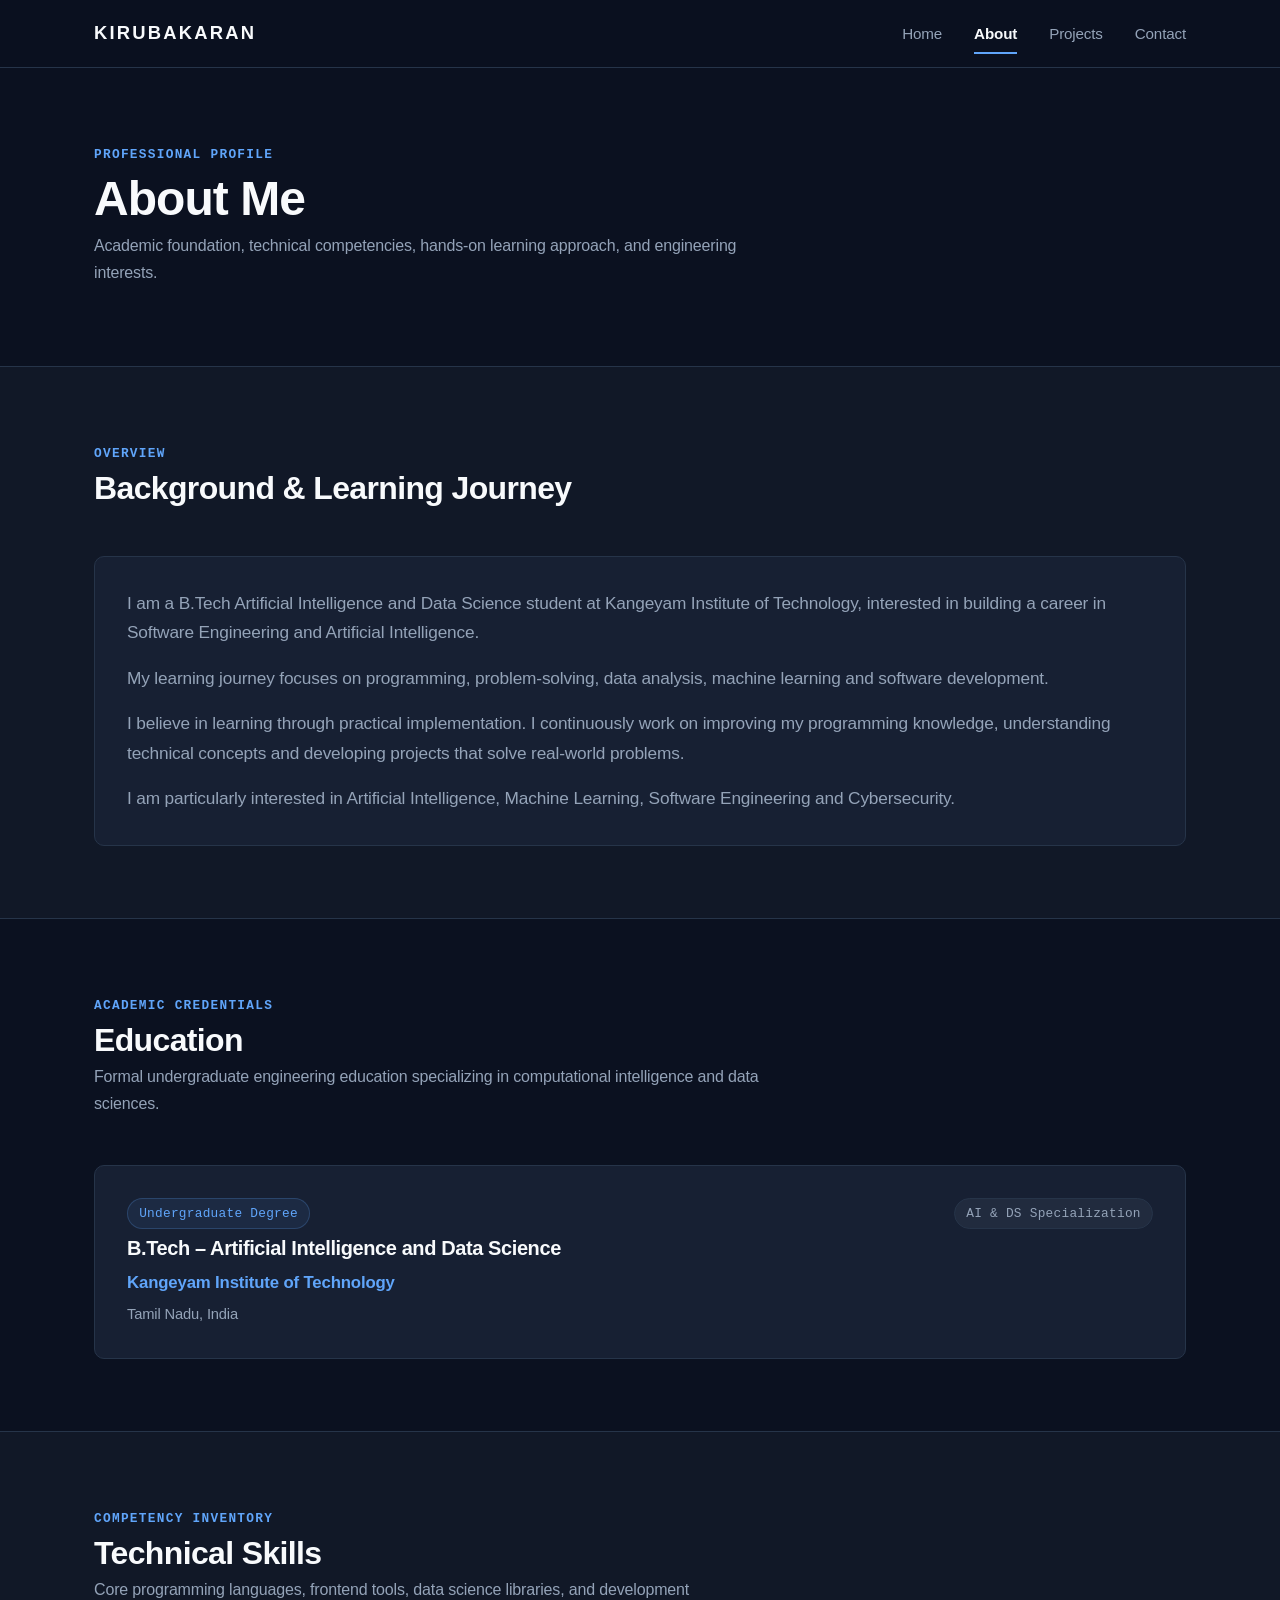
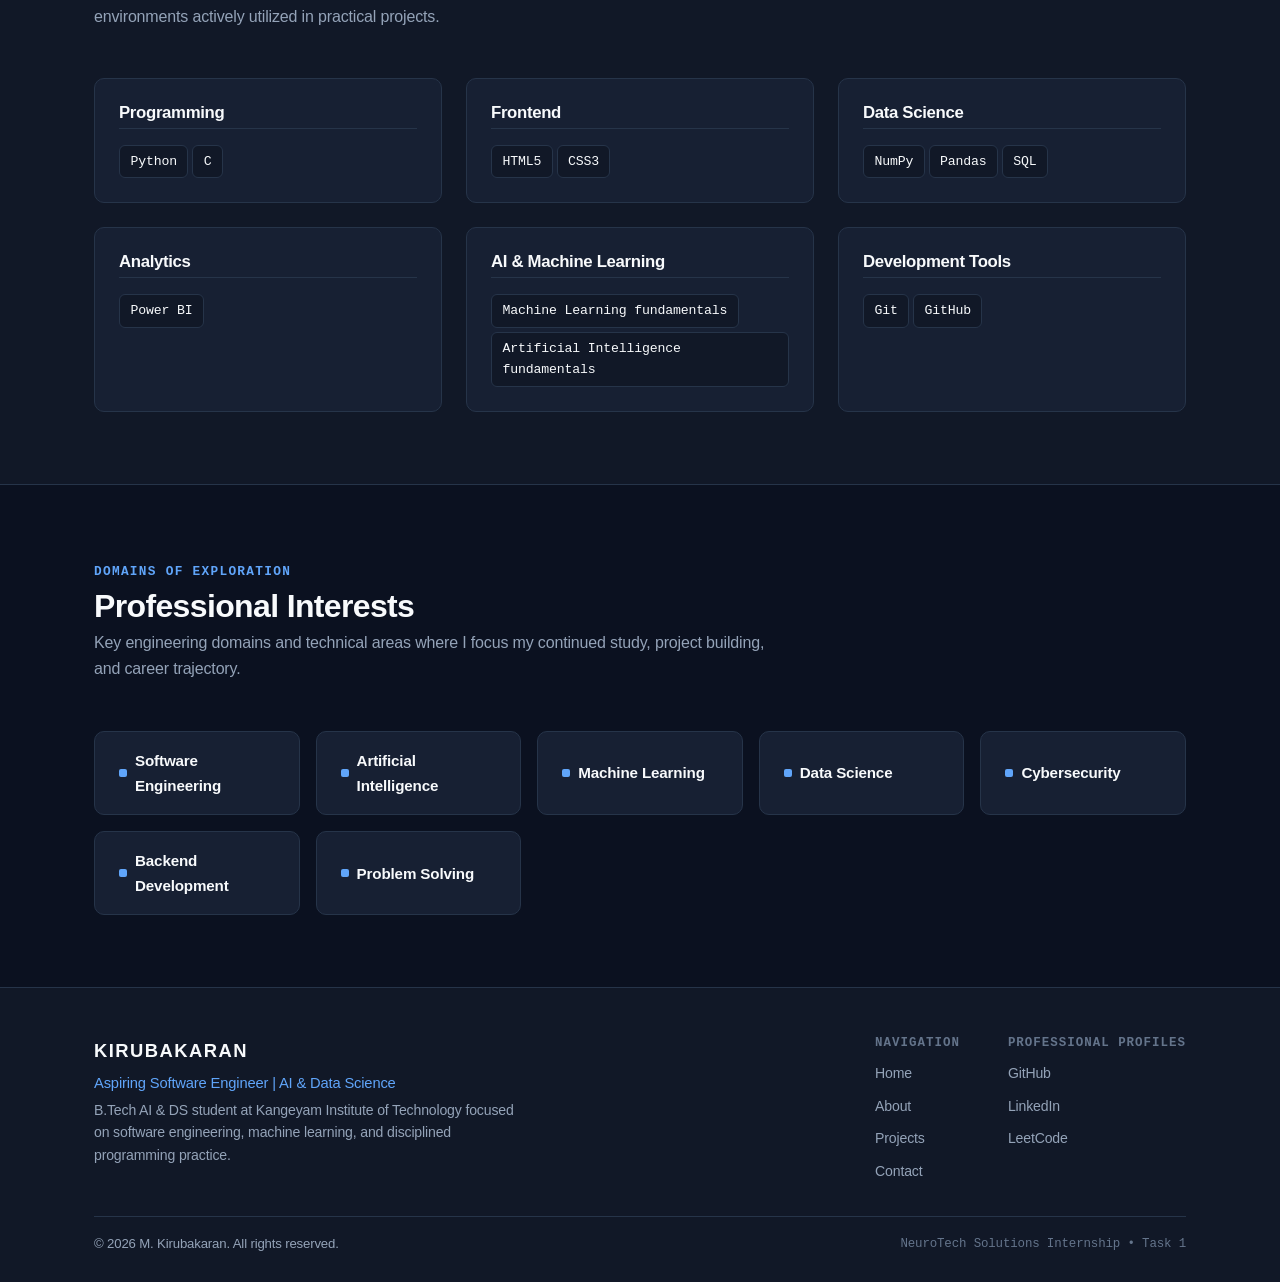
==== commit 12e8f968: "Finalize portfolio and add verified screenshots" ====
--- a/about.html
+++ b/about.html
@@ -255,7 +255,7 @@
           <div>
             <h4 class="footer-heading">Professional Profiles</h4>
             <ul class="footer-nav-list">
-              <li><a href="https://github.com/kirubakaran-ai24" target="_blank" rel="noopener noreferrer" class="footer-nav-link">GitHub</a></li>
+              <li><a href="https://github.com/Kirubakaranmaxi32" target="_blank" rel="noopener noreferrer" class="footer-nav-link">GitHub</a></li>
               <li><a href="https://www.linkedin.com/in/kirubakaran-m32/" target="_blank" rel="noopener noreferrer" class="footer-nav-link">LinkedIn</a></li>
               <li><a href="https://leetcode.com/u/mkirubakaran20/" target="_blank" rel="noopener noreferrer" class="footer-nav-link">LeetCode</a></li>
             </ul>
@@ -264,7 +264,7 @@
       </div>
 
       <div class="footer-bottom">
-        <p class="footer-copy">&copy; 2024 M. Kirubakaran. All rights reserved.</p>
+        <p class="footer-copy">&copy; 2026 M. Kirubakaran. All rights reserved.</p>
         <span class="footer-meta">NeuroTech Solutions Internship &bull; Task 1</span>
       </div>
     </div>
